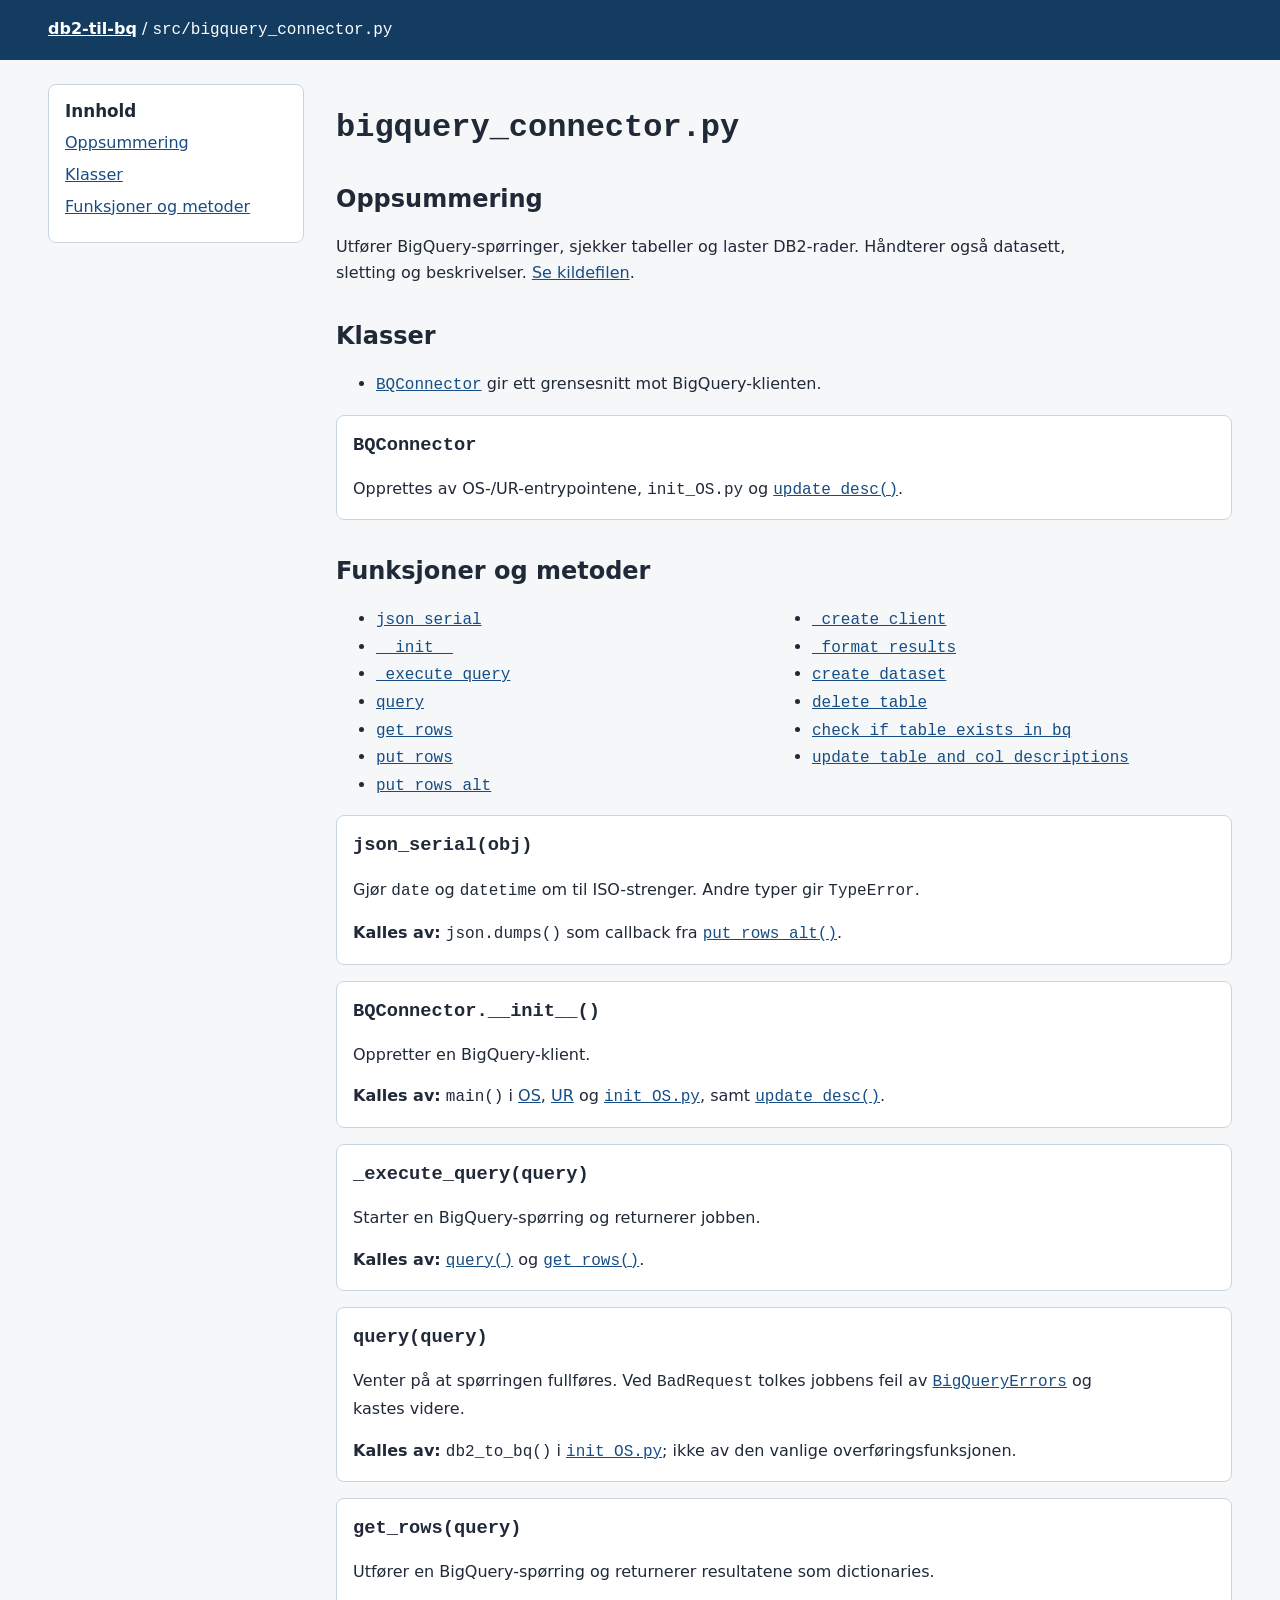
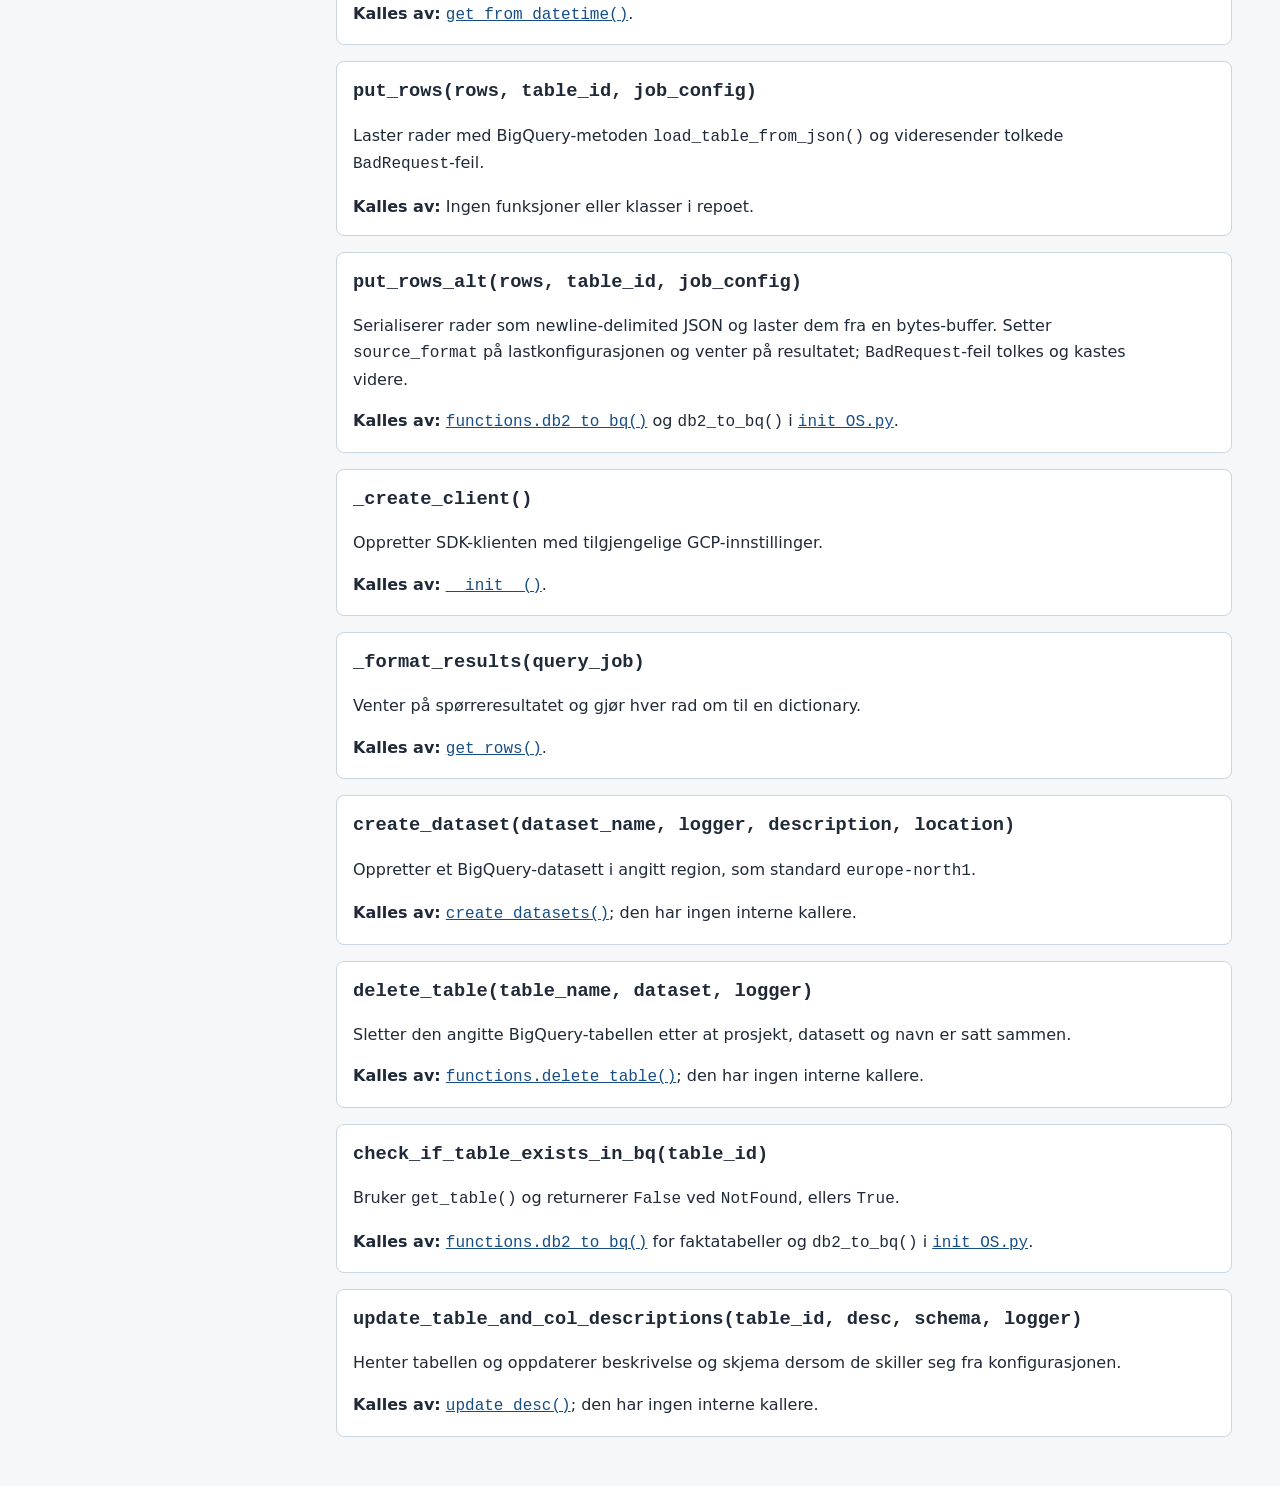
==== docs/src/bigquery_connector.html @ 491bacd1 "Lager førsteversjon av docs med nav-pilot" ====
<!doctype html>
<html lang="nb">
<head><meta charset="utf-8"><meta name="viewport" content="width=device-width, initial-scale=1"><title>bigquery_connector.py | db2-til-bq</title><link rel="stylesheet" href="../style.css"></head>
<body>
<header class="site-header"><a href="../index.html">db2-til-bq</a> / <code>src/bigquery_connector.py</code></header>
<div class="layout">
  <nav class="contents" aria-label="Innhold på siden"><h2>Innhold</h2><ul><li><a href="#oppsummering">Oppsummering</a></li><li><a href="#klasser">Klasser</a></li><li><a href="#funksjoner">Funksjoner og metoder</a></li></ul></nav>
  <main>
    <h1><code>bigquery_connector.py</code></h1>
    <section id="oppsummering"><h2>Oppsummering</h2><p>Utfører BigQuery-spørringer, sjekker tabeller og laster DB2-rader. Håndterer også datasett, sletting og beskrivelser. <a href="https://github.com/navikt/db2-til-bq/blob/main/src/bigquery_connector.py">Se kildefilen</a>.</p></section>
    <section id="klasser"><h2>Klasser</h2><ul><li><a href="#bqconnector"><code>BQConnector</code></a> gir ett grensesnitt mot BigQuery-klienten.</li></ul><section class="symbol" id="bqconnector"><h3><code>BQConnector</code></h3><p>Opprettes av OS-/UR-entrypointene, <code>init_OS.py</code> og <a href="functions.html#update_desc"><code>update_desc()</code></a>.</p></section></section>
    <section id="funksjoner"><h2>Funksjoner og metoder</h2>
      <ul class="jump-list"><li><a href="#json_serial"><code>json_serial</code></a></li><li><a href="#init"><code>__init__</code></a></li><li><a href="#execute_query"><code>_execute_query</code></a></li><li><a href="#query"><code>query</code></a></li><li><a href="#get_rows"><code>get_rows</code></a></li><li><a href="#put_rows"><code>put_rows</code></a></li><li><a href="#put_rows_alt"><code>put_rows_alt</code></a></li><li><a href="#create_client"><code>_create_client</code></a></li><li><a href="#format_results"><code>_format_results</code></a></li><li><a href="#create_dataset"><code>create_dataset</code></a></li><li><a href="#delete_table"><code>delete_table</code></a></li><li><a href="#check_if_table_exists_in_bq"><code>check_if_table_exists_in_bq</code></a></li><li><a href="#update_table_and_col_descriptions"><code>update_table_and_col_descriptions</code></a></li></ul>
      <section class="symbol" id="json_serial"><h3><code>json_serial(obj)</code></h3><p>Gjør <code>date</code> og <code>datetime</code> om til ISO-strenger. Andre typer gir <code>TypeError</code>.</p><p><strong>Kalles av:</strong> <code>json.dumps()</code> som callback fra <a href="#put_rows_alt"><code>put_rows_alt()</code></a>.</p></section>
      <section class="symbol" id="init"><h3><code>BQConnector.__init__()</code></h3><p>Oppretter en BigQuery-klient.</p><p><strong>Kalles av:</strong> <code>main()</code> i <a href="https://github.com/navikt/db2-til-bq/blob/main/db2_til_bq_OS.py">OS</a>, <a href="https://github.com/navikt/db2-til-bq/blob/main/db2_til_bq_UR.py">UR</a> og <a href="https://github.com/navikt/db2-til-bq/blob/main/init_OS.py"><code>init_OS.py</code></a>, samt <a href="functions.html#update_desc"><code>update_desc()</code></a>.</p></section>
      <section class="symbol" id="execute_query"><h3><code>_execute_query(query)</code></h3><p>Starter en BigQuery-spørring og returnerer jobben.</p><p><strong>Kalles av:</strong> <a href="#query"><code>query()</code></a> og <a href="#get_rows"><code>get_rows()</code></a>.</p></section>
      <section class="symbol" id="query"><h3><code>query(query)</code></h3><p>Venter på at spørringen fullføres. Ved <code>BadRequest</code> tolkes jobbens feil av <a href="exceptions.html#bigqueryerrors"><code>BigQueryErrors</code></a> og kastes videre.</p><p><strong>Kalles av:</strong> <code>db2_to_bq()</code> i <a href="https://github.com/navikt/db2-til-bq/blob/main/init_OS.py"><code>init_OS.py</code></a>; ikke av den vanlige overføringsfunksjonen.</p></section>
      <section class="symbol" id="get_rows"><h3><code>get_rows(query)</code></h3><p>Utfører en BigQuery-spørring og returnerer resultatene som dictionaries.</p><p><strong>Kalles av:</strong> <a href="functions.html#get_from_datetime"><code>get_from_datetime()</code></a>.</p></section>
      <section class="symbol" id="put_rows"><h3><code>put_rows(rows, table_id, job_config)</code></h3><p>Laster rader med BigQuery-metoden <code>load_table_from_json()</code> og videresender tolkede <code>BadRequest</code>-feil.</p><p><strong>Kalles av:</strong> Ingen funksjoner eller klasser i repoet.</p></section>
      <section class="symbol" id="put_rows_alt"><h3><code>put_rows_alt(rows, table_id, job_config)</code></h3><p>Serialiserer rader som newline-delimited JSON og laster dem fra en bytes-buffer. Setter <code>source_format</code> på lastkonfigurasjonen og venter på resultatet; <code>BadRequest</code>-feil tolkes og kastes videre.</p><p><strong>Kalles av:</strong> <a href="functions.html#db2_to_bq"><code>functions.db2_to_bq()</code></a> og <code>db2_to_bq()</code> i <a href="https://github.com/navikt/db2-til-bq/blob/main/init_OS.py"><code>init_OS.py</code></a>.</p></section>
      <section class="symbol" id="create_client"><h3><code>_create_client()</code></h3><p>Oppretter SDK-klienten med tilgjengelige GCP-innstillinger.</p><p><strong>Kalles av:</strong> <a href="#init"><code>__init__()</code></a>.</p></section>
      <section class="symbol" id="format_results"><h3><code>_format_results(query_job)</code></h3><p>Venter på spørreresultatet og gjør hver rad om til en dictionary.</p><p><strong>Kalles av:</strong> <a href="#get_rows"><code>get_rows()</code></a>.</p></section>
      <section class="symbol" id="create_dataset"><h3><code>create_dataset(dataset_name, logger, description, location)</code></h3><p>Oppretter et BigQuery-datasett i angitt region, som standard <code>europe-north1</code>.</p><p><strong>Kalles av:</strong> <a href="functions.html#create_datasets"><code>create_datasets()</code></a>; den har ingen interne kallere.</p></section>
      <section class="symbol" id="delete_table"><h3><code>delete_table(table_name, dataset, logger)</code></h3><p>Sletter den angitte BigQuery-tabellen etter at prosjekt, datasett og navn er satt sammen.</p><p><strong>Kalles av:</strong> <a href="functions.html#delete_table"><code>functions.delete_table()</code></a>; den har ingen interne kallere.</p></section>
      <section class="symbol" id="check_if_table_exists_in_bq"><h3><code>check_if_table_exists_in_bq(table_id)</code></h3><p>Bruker <code>get_table()</code> og returnerer <code>False</code> ved <code>NotFound</code>, ellers <code>True</code>.</p><p><strong>Kalles av:</strong> <a href="functions.html#db2_to_bq"><code>functions.db2_to_bq()</code></a> for faktatabeller og <code>db2_to_bq()</code> i <a href="https://github.com/navikt/db2-til-bq/blob/main/init_OS.py"><code>init_OS.py</code></a>.</p></section>
      <section class="symbol" id="update_table_and_col_descriptions"><h3><code>update_table_and_col_descriptions(table_id, desc, schema, logger)</code></h3><p>Henter tabellen og oppdaterer beskrivelse og skjema dersom de skiller seg fra konfigurasjonen.</p><p><strong>Kalles av:</strong> <a href="functions.html#update_desc"><code>update_desc()</code></a>; den har ingen interne kallere.</p></section>
    </section>
  </main>
</div>
<footer class="site-footer"><a href="../index.html">Til oversikten</a></footer>
</body>
</html>
---- docs/style.css ----
:root {
  color-scheme: light;
  font: 16px/1.6 system-ui, sans-serif;
  color: #202938;
  background: #f5f7f9;
}

* { box-sizing: border-box; }
body { margin: 0; }
a { color: #164d85; }
a:hover { text-decoration-thickness: 2px; }
a:focus-visible { outline: 3px solid #c34b00; outline-offset: 3px; }
code { overflow-wrap: anywhere; }
h1, h2, h3 { line-height: 1.25; }
h2 { margin-top: 2.25rem; }
h3 { margin-top: 1.5rem; }
p, li { max-width: 78ch; }
.site-header {
  background: #143b60;
  color: white;
  padding: 1rem max(1rem, calc((100vw - 74rem)/2));
}
.site-header a { color: white; font-weight: 700; }
.layout {
  max-width: 76rem;
  margin: 0 auto;
  padding: 1.5rem 1rem 4rem;
  display: grid;
  grid-template-columns: minmax(12rem, 16rem) minmax(0, 1fr);
  gap: 2rem;
}
.contents {
  align-self: start;
  position: sticky;
  top: 1rem;
  padding: 1rem;
  border: 1px solid #c9d5df;
  border-radius: .5rem;
  background: white;
}
.contents h2 { margin: 0 0 .5rem; font-size: 1.05rem; }
.contents ul { list-style: none; padding: 0; margin: 0; }
.contents li { margin: .4rem 0; }
main { min-width: 0; }
.lead { font-size: 1.15rem; }
.cards, .branches {
  display: grid;
  grid-template-columns: repeat(auto-fit, minmax(min(100%, 18rem), 1fr));
  gap: 1rem;
  margin: 1rem 0;
}
.card, .branch, .flow > li, .symbol {
  background: white;
  border: 1px solid #c9d5df;
  border-radius: .5rem;
  padding: 1rem;
}
.card h3, .branch h3 { margin-top: 0; }
.flow { padding-left: 2rem; }
.flow > li { margin: 0 0 1rem; padding-left: 1.25rem; }
.flow > li::marker { font-weight: bold; color: #164d85; }
.symbol { margin: 1rem 0; }
.symbol h3 { margin-top: 0; }
.symbol p { margin-bottom: .5rem; }
.symbol p:last-child { margin-bottom: 0; }
.symbol:target { border: 2px solid #164d85; }
.jump-list { columns: 2 17rem; }
.jump-list li { break-inside: avoid; }
.note { border-left: .3rem solid #995c00; padding: .5rem 1rem; background: #fff5e3; }
.site-footer { border-top: 1px solid #c9d5df; padding: 1rem; text-align: center; }
@media (max-width: 48rem) {
  .layout { display: block; }
  .contents { position: static; }
}
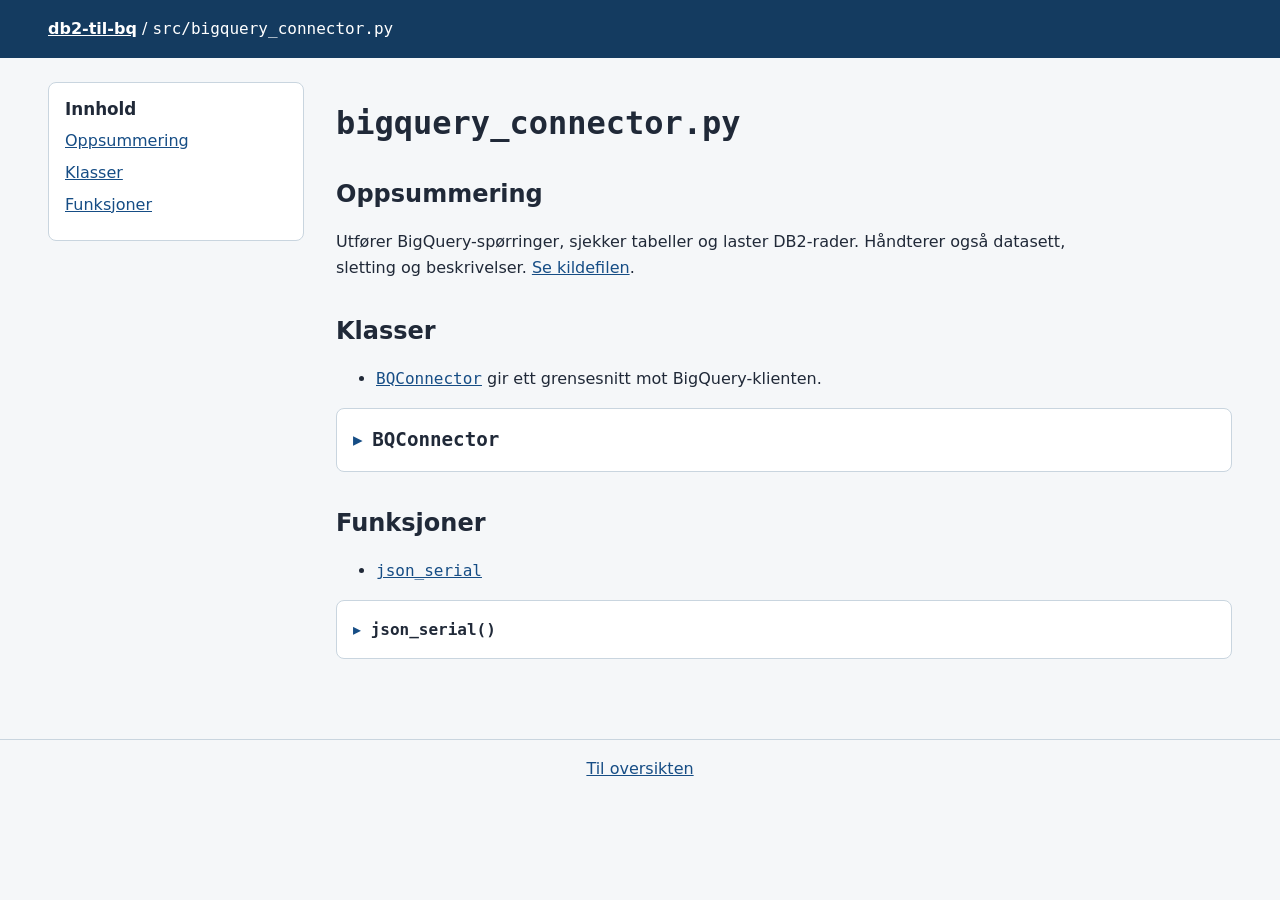
==== commit 80d6675a: "Legger til markdown dokumentasjon" ====
--- a/docs/src/bigquery_connector.html
+++ b/docs/src/bigquery_connector.html
@@ -4,29 +4,75 @@
 <body>
 <header class="site-header"><a href="../index.html">db2-til-bq</a> / <code>src/bigquery_connector.py</code></header>
 <div class="layout">
-  <nav class="contents" aria-label="Innhold på siden"><h2>Innhold</h2><ul><li><a href="#oppsummering">Oppsummering</a></li><li><a href="#klasser">Klasser</a></li><li><a href="#funksjoner">Funksjoner og metoder</a></li></ul></nav>
+  <nav class="contents" aria-label="Innhold på siden"><h2>Innhold</h2><ul><li><a href="#oppsummering">Oppsummering</a></li><li><a href="#klasser">Klasser</a></li><li><a href="#funksjoner">Funksjoner</a></li></ul></nav>
   <main>
     <h1><code>bigquery_connector.py</code></h1>
     <section id="oppsummering"><h2>Oppsummering</h2><p>Utfører BigQuery-spørringer, sjekker tabeller og laster DB2-rader. Håndterer også datasett, sletting og beskrivelser. <a href="https://github.com/navikt/db2-til-bq/blob/main/src/bigquery_connector.py">Se kildefilen</a>.</p></section>
-    <section id="klasser"><h2>Klasser</h2><ul><li><a href="#bqconnector"><code>BQConnector</code></a> gir ett grensesnitt mot BigQuery-klienten.</li></ul><section class="symbol" id="bqconnector"><h3><code>BQConnector</code></h3><p>Opprettes av OS-/UR-entrypointene, <code>init_OS.py</code> og <a href="functions.html#update_desc"><code>update_desc()</code></a>.</p></section></section>
-    <section id="funksjoner"><h2>Funksjoner og metoder</h2>
-      <ul class="jump-list"><li><a href="#json_serial"><code>json_serial</code></a></li><li><a href="#init"><code>__init__</code></a></li><li><a href="#execute_query"><code>_execute_query</code></a></li><li><a href="#query"><code>query</code></a></li><li><a href="#get_rows"><code>get_rows</code></a></li><li><a href="#put_rows"><code>put_rows</code></a></li><li><a href="#put_rows_alt"><code>put_rows_alt</code></a></li><li><a href="#create_client"><code>_create_client</code></a></li><li><a href="#format_results"><code>_format_results</code></a></li><li><a href="#create_dataset"><code>create_dataset</code></a></li><li><a href="#delete_table"><code>delete_table</code></a></li><li><a href="#check_if_table_exists_in_bq"><code>check_if_table_exists_in_bq</code></a></li><li><a href="#update_table_and_col_descriptions"><code>update_table_and_col_descriptions</code></a></li></ul>
-      <section class="symbol" id="json_serial"><h3><code>json_serial(obj)</code></h3><p>Gjør <code>date</code> og <code>datetime</code> om til ISO-strenger. Andre typer gir <code>TypeError</code>.</p><p><strong>Kalles av:</strong> <code>json.dumps()</code> som callback fra <a href="#put_rows_alt"><code>put_rows_alt()</code></a>.</p></section>
-      <section class="symbol" id="init"><h3><code>BQConnector.__init__()</code></h3><p>Oppretter en BigQuery-klient.</p><p><strong>Kalles av:</strong> <code>main()</code> i <a href="https://github.com/navikt/db2-til-bq/blob/main/db2_til_bq_OS.py">OS</a>, <a href="https://github.com/navikt/db2-til-bq/blob/main/db2_til_bq_UR.py">UR</a> og <a href="https://github.com/navikt/db2-til-bq/blob/main/init_OS.py"><code>init_OS.py</code></a>, samt <a href="functions.html#update_desc"><code>update_desc()</code></a>.</p></section>
-      <section class="symbol" id="execute_query"><h3><code>_execute_query(query)</code></h3><p>Starter en BigQuery-spørring og returnerer jobben.</p><p><strong>Kalles av:</strong> <a href="#query"><code>query()</code></a> og <a href="#get_rows"><code>get_rows()</code></a>.</p></section>
-      <section class="symbol" id="query"><h3><code>query(query)</code></h3><p>Venter på at spørringen fullføres. Ved <code>BadRequest</code> tolkes jobbens feil av <a href="exceptions.html#bigqueryerrors"><code>BigQueryErrors</code></a> og kastes videre.</p><p><strong>Kalles av:</strong> <code>db2_to_bq()</code> i <a href="https://github.com/navikt/db2-til-bq/blob/main/init_OS.py"><code>init_OS.py</code></a>; ikke av den vanlige overføringsfunksjonen.</p></section>
-      <section class="symbol" id="get_rows"><h3><code>get_rows(query)</code></h3><p>Utfører en BigQuery-spørring og returnerer resultatene som dictionaries.</p><p><strong>Kalles av:</strong> <a href="functions.html#get_from_datetime"><code>get_from_datetime()</code></a>.</p></section>
-      <section class="symbol" id="put_rows"><h3><code>put_rows(rows, table_id, job_config)</code></h3><p>Laster rader med BigQuery-metoden <code>load_table_from_json()</code> og videresender tolkede <code>BadRequest</code>-feil.</p><p><strong>Kalles av:</strong> Ingen funksjoner eller klasser i repoet.</p></section>
-      <section class="symbol" id="put_rows_alt"><h3><code>put_rows_alt(rows, table_id, job_config)</code></h3><p>Serialiserer rader som newline-delimited JSON og laster dem fra en bytes-buffer. Setter <code>source_format</code> på lastkonfigurasjonen og venter på resultatet; <code>BadRequest</code>-feil tolkes og kastes videre.</p><p><strong>Kalles av:</strong> <a href="functions.html#db2_to_bq"><code>functions.db2_to_bq()</code></a> og <code>db2_to_bq()</code> i <a href="https://github.com/navikt/db2-til-bq/blob/main/init_OS.py"><code>init_OS.py</code></a>.</p></section>
-      <section class="symbol" id="create_client"><h3><code>_create_client()</code></h3><p>Oppretter SDK-klienten med tilgjengelige GCP-innstillinger.</p><p><strong>Kalles av:</strong> <a href="#init"><code>__init__()</code></a>.</p></section>
-      <section class="symbol" id="format_results"><h3><code>_format_results(query_job)</code></h3><p>Venter på spørreresultatet og gjør hver rad om til en dictionary.</p><p><strong>Kalles av:</strong> <a href="#get_rows"><code>get_rows()</code></a>.</p></section>
-      <section class="symbol" id="create_dataset"><h3><code>create_dataset(dataset_name, logger, description, location)</code></h3><p>Oppretter et BigQuery-datasett i angitt region, som standard <code>europe-north1</code>.</p><p><strong>Kalles av:</strong> <a href="functions.html#create_datasets"><code>create_datasets()</code></a>; den har ingen interne kallere.</p></section>
-      <section class="symbol" id="delete_table"><h3><code>delete_table(table_name, dataset, logger)</code></h3><p>Sletter den angitte BigQuery-tabellen etter at prosjekt, datasett og navn er satt sammen.</p><p><strong>Kalles av:</strong> <a href="functions.html#delete_table"><code>functions.delete_table()</code></a>; den har ingen interne kallere.</p></section>
-      <section class="symbol" id="check_if_table_exists_in_bq"><h3><code>check_if_table_exists_in_bq(table_id)</code></h3><p>Bruker <code>get_table()</code> og returnerer <code>False</code> ved <code>NotFound</code>, ellers <code>True</code>.</p><p><strong>Kalles av:</strong> <a href="functions.html#db2_to_bq"><code>functions.db2_to_bq()</code></a> for faktatabeller og <code>db2_to_bq()</code> i <a href="https://github.com/navikt/db2-til-bq/blob/main/init_OS.py"><code>init_OS.py</code></a>.</p></section>
-      <section class="symbol" id="update_table_and_col_descriptions"><h3><code>update_table_and_col_descriptions(table_id, desc, schema, logger)</code></h3><p>Henter tabellen og oppdaterer beskrivelse og skjema dersom de skiller seg fra konfigurasjonen.</p><p><strong>Kalles av:</strong> <a href="functions.html#update_desc"><code>update_desc()</code></a>; den har ingen interne kallere.</p></section>
+    <section id="klasser"><h2>Klasser</h2><ul><li><a href="#bqconnector"><code>BQConnector</code></a> gir ett grensesnitt mot BigQuery-klienten.</li></ul>
+      <details class="symbol class-group" id="bqconnector">
+        <summary><code>BQConnector</code></summary>
+        <div class="symbol-content"><p>Opprettes av <code>db2_til_bq_OS.py</code> og <code>db2_til_bq_UR.py</code>, <code>init_OS.py</code> og <a href="functions.html#update_desc"><code>update_desc()</code></a>.</p><p class="type-info"><strong>Arver fra:</strong> Ingen eksplisitt baseklasse.</p><p class="type-info"><strong>Konstruktør:</strong> <code>BQConnector.__init__()</code>.</p><p class="type-info"><strong>Annoterte felt:</strong> <code>client: bigquery.Client</code>.</p><div class="table-scroll"><table class="callers"><caption>Kalles av</caption><thead><tr><th scope="col">Kaller</th><th scope="col">Relasjon</th></tr></thead><tbody><tr><td><a href="https://github.com/navikt/db2-til-bq/blob/main/db2_til_bq_OS.py"><code>db2_til_bq_OS.py</code></a></td><td>Oppretter klienten</td></tr><tr><td><a href="https://github.com/navikt/db2-til-bq/blob/main/db2_til_bq_UR.py"><code>db2_til_bq_UR.py</code></a></td><td>Oppretter klienten</td></tr><tr><td><a href="functions.html#update_desc"><code>update_desc()</code></a></td><td>Oppretter klienten</td></tr><tr><td><a href="https://github.com/navikt/db2-til-bq/blob/main/init_OS.py"><code>main() i init_OS.py</code></a></td><td>Oppretter klienten</td></tr></tbody></table></div>
+        <p class="method-label"><strong>Metoder</strong></p>
+      <details class="symbol method" id="init">
+        <summary><code>__init__()</code></summary>
+        <div class="symbol-content"><p>Oppretter en BigQuery-klient.</p><div class="docstring"><p class="doc-label"><strong>Returns:</strong></p><p>Returtype ikke annotert.</p></div><div class="table-scroll"><table class="callers"><caption>Kalles av</caption><thead><tr><th scope="col">Kaller</th><th scope="col">Relasjon</th></tr></thead><tbody><tr><td><code>main()</code> i <a href="https://github.com/navikt/db2-til-bq/blob/main/db2_til_bq_OS.py"><code>db2_til_bq_OS.py</code></a></td><td>Oppretter instans</td></tr><tr><td><code>main()</code> i <a href="https://github.com/navikt/db2-til-bq/blob/main/db2_til_bq_UR.py"><code>db2_til_bq_UR.py</code></a></td><td>Oppretter instans</td></tr><tr><td><code>main()</code> i <a href="https://github.com/navikt/db2-til-bq/blob/main/init_OS.py"><code>init_OS.py</code></a></td><td>Oppretter instans</td></tr><tr><td><a href="functions.html#update_desc"><code>update_desc()</code></a></td><td>Oppretter instans</td></tr></tbody></table></div></div>
+      </details>
+      <details class="symbol method" id="execute_query">
+        <summary><code>_execute_query()</code></summary>
+        <div class="symbol-content"><p>Starter en BigQuery-spørring og returnerer jobben.</p><div class="docstring"><p class="doc-label"><strong>Args:</strong></p><dl class="doc-args"><dt><code>query</code> (<code>str</code>)</dt><dd>SQL-spørringen som skal kjøres i BigQuery.</dd></dl><p class="doc-label"><strong>Returns:</strong></p><p><code>bigquery.QueryJob</code>: Jobben for den startede BigQuery-spørringen.</p></div><div class="table-scroll"><table class="callers"><caption>Kalles av</caption><thead><tr><th scope="col">Kaller</th><th scope="col">Relasjon</th></tr></thead><tbody><tr><td><a href="#query"><code>query()</code></a></td><td>Kaller</td></tr><tr><td><a href="#get_rows"><code>get_rows()</code></a></td><td>Kaller</td></tr></tbody></table></div></div>
+      </details>
+      <details class="symbol method" id="query">
+        <summary><code>query()</code></summary>
+        <div class="symbol-content"><p>Venter på at spørringen fullføres. Ved <code>BadRequest</code> tolkes jobbens feil av <a href="exceptions.html#bigqueryerrors"><code>BigQueryErrors</code></a> og kastes videre.</p><div class="docstring"><p class="doc-label"><strong>Args:</strong></p><dl class="doc-args"><dt><code>query</code> (<code>str</code>)</dt><dd>SQL-spørringen som skal kjøres i BigQuery.</dd></dl><p class="doc-label"><strong>Returns:</strong></p><p>Returtype ikke annotert.</p></div><div class="table-scroll"><table class="callers"><caption>Kalles av</caption><thead><tr><th scope="col">Kaller</th><th scope="col">Relasjon</th></tr></thead><tbody><tr><td><code>db2_to_bq()</code> i <a href="https://github.com/navikt/db2-til-bq/blob/main/init_OS.py"><code>init_OS.py</code></a></td><td>Kaller</td></tr></tbody></table></div></div>
+      </details>
+      <details class="symbol method" id="get_rows">
+        <summary><code>get_rows()</code></summary>
+        <div class="symbol-content"><p>Utfører en BigQuery-spørring og returnerer resultatene som dictionaries.</p><div class="docstring"><p class="doc-label"><strong>Args:</strong></p><dl class="doc-args"><dt><code>query</code> (<code>str</code>)</dt><dd>SQL-spørringen som skal kjøres i BigQuery.</dd></dl><p class="doc-label"><strong>Returns:</strong></p><p><code>List[Dict[str, Any]]</code>: Resultatradene som dictionaries.</p></div><div class="table-scroll"><table class="callers"><caption>Kalles av</caption><thead><tr><th scope="col">Kaller</th><th scope="col">Relasjon</th></tr></thead><tbody><tr><td><a href="functions.html#get_from_datetime"><code>get_from_datetime()</code></a></td><td>Kaller</td></tr></tbody></table></div></div>
+      </details>
+      <details class="symbol method" id="put_rows">
+        <summary><code>put_rows()</code></summary>
+        <div class="symbol-content"><p>Laster rader med BigQuery-metoden <code>load_table_from_json()</code> og videresender tolkede <code>BadRequest</code>-feil.</p><div class="docstring"><p class="doc-label"><strong>Args:</strong></p><dl class="doc-args"><dt><code>rows</code> (<code>list</code>)</dt><dd>Radene som skal lastes til BigQuery.</dd><dt><code>table_id</code> (<code>str</code>)</dt><dd>ID-en til BigQuery-tabellen.</dd><dt><code>job_config</code> (<code>bigquery.LoadJobConfig</code>)</dt><dd>Konfigurasjonen for BigQuery-lastejobben.</dd></dl><p class="doc-label"><strong>Returns:</strong></p><p><code>None</code>: Ingen returverdi.</p></div><div class="table-scroll"><table class="callers"><caption>Kalles av</caption><thead><tr><th scope="col">Kaller</th><th scope="col">Relasjon</th></tr></thead><tbody><tr><td>Ingen interne kallere</td><td>Ikke brukt i repoet</td></tr></tbody></table></div></div>
+      </details>
+      <details class="symbol method" id="put_rows_alt">
+        <summary><code>put_rows_alt()</code></summary>
+        <div class="symbol-content"><p>Serialiserer rader som newline-delimited JSON og laster dem fra en bytes-buffer. Setter <code>source_format</code> på lastkonfigurasjonen og venter på resultatet; <code>BadRequest</code>-feil tolkes og kastes videre.</p><div class="docstring"><p class="doc-label"><strong>Args:</strong></p><dl class="doc-args"><dt><code>rows</code> (<code>list[dict[str, Any]]</code>)</dt><dd>Radene som skal lastes til BigQuery.</dd><dt><code>table_id</code> (<code>str</code>)</dt><dd>ID-en til BigQuery-tabellen.</dd><dt><code>job_config</code> (<code>bigquery.LoadJobConfig</code>)</dt><dd>Konfigurasjonen for BigQuery-lastejobben.</dd></dl><p class="doc-label"><strong>Returns:</strong></p><p>Returtype ikke annotert.</p></div><div class="table-scroll"><table class="callers"><caption>Kalles av</caption><thead><tr><th scope="col">Kaller</th><th scope="col">Relasjon</th></tr></thead><tbody><tr><td><a href="functions.html#db2_to_bq"><code>functions.db2_to_bq()</code></a></td><td>Kaller</td></tr><tr><td><code>db2_to_bq()</code> i <a href="https://github.com/navikt/db2-til-bq/blob/main/init_OS.py"><code>init_OS.py</code></a></td><td>Kaller</td></tr></tbody></table></div></div>
+      </details>
+      <details class="symbol method" id="create_client">
+        <summary><code>_create_client()</code></summary>
+        <div class="symbol-content"><p>Oppretter SDK-klienten med tilgjengelige GCP-innstillinger.</p><div class="docstring"><p class="doc-label"><strong>Returns:</strong></p><p><code>bigquery.Client</code>: En BigQuery-klient.</p></div><div class="table-scroll"><table class="callers"><caption>Kalles av</caption><thead><tr><th scope="col">Kaller</th><th scope="col">Relasjon</th></tr></thead><tbody><tr><td><a href="#init"><code>__init__()</code></a></td><td>Kaller</td></tr></tbody></table></div></div>
+      </details>
+      <details class="symbol method" id="format_results">
+        <summary><code>_format_results()</code></summary>
+        <div class="symbol-content"><p>Venter på spørreresultatet og gjør hver rad om til en dictionary.</p><div class="docstring"><p class="doc-label"><strong>Args:</strong></p><dl class="doc-args"><dt><code>query_job</code> (<code>bigquery.QueryJob</code>)</dt><dd>Spørringsjobben med resultatene som skal leses.</dd></dl><p class="doc-label"><strong>Returns:</strong></p><p><code>List[Dict[str, Any]]</code>: Resultatradene som dictionaries.</p></div><div class="table-scroll"><table class="callers"><caption>Kalles av</caption><thead><tr><th scope="col">Kaller</th><th scope="col">Relasjon</th></tr></thead><tbody><tr><td><a href="#get_rows"><code>get_rows()</code></a></td><td>Kaller</td></tr></tbody></table></div></div>
+      </details>
+      <details class="symbol method" id="create_dataset">
+        <summary><code>create_dataset()</code></summary>
+        <div class="symbol-content"><p>Oppretter et BigQuery-datasett i angitt region, som standard <code>europe-north1</code>.</p><div class="docstring"><p class="doc-label"><strong>Args:</strong></p><dl class="doc-args"><dt><code>dataset_name</code> (<code>str</code>)</dt><dd>Navnet på BigQuery-datasettet.</dd><dt><code>logger</code> (<code>Logger</code>)</dt><dd>Loggeren som brukes til statusmeldinger.</dd><dt><code>description</code> (<code>str</code>)</dt><dd>Beskrivelsen av datasettet. Standardverdi: <code>None</code>.</dd><dt><code>location</code> (<code>str</code>)</dt><dd>Regionen datasettet skal opprettes i. Standardverdi: <code>'europe-north1'</code>.</dd></dl><p class="doc-label"><strong>Returns:</strong></p><p><code>None</code>: Ingen returverdi.</p></div><div class="table-scroll"><table class="callers"><caption>Kalles av</caption><thead><tr><th scope="col">Kaller</th><th scope="col">Relasjon</th></tr></thead><tbody><tr><td><a href="functions.html#create_datasets"><code>create_datasets()</code></a></td><td>Kaller</td></tr></tbody></table></div></div>
+      </details>
+      <details class="symbol method" id="delete_table">
+        <summary><code>delete_table()</code></summary>
+        <div class="symbol-content"><p>Sletter den angitte BigQuery-tabellen etter at prosjekt, datasett og navn er satt sammen.</p><div class="docstring"><p class="doc-label"><strong>Args:</strong></p><dl class="doc-args"><dt><code>table_name</code> (<code>str</code>)</dt><dd>Navnet på tabellen som skal slettes.</dd><dt><code>dataset</code> (<code>str</code>)</dt><dd>Datasettet tabellen tilhører.</dd><dt><code>logger</code> (<code>Logger</code>)</dt><dd>Loggeren som brukes til statusmeldinger.</dd></dl><p class="doc-label"><strong>Returns:</strong></p><p><code>None</code>: Ingen returverdi.</p></div><div class="table-scroll"><table class="callers"><caption>Kalles av</caption><thead><tr><th scope="col">Kaller</th><th scope="col">Relasjon</th></tr></thead><tbody><tr><td><a href="functions.html#delete_table"><code>functions.delete_table()</code></a></td><td>Kaller</td></tr></tbody></table></div></div>
+      </details>
+      <details class="symbol method" id="check_if_table_exists_in_bq">
+        <summary><code>check_if_table_exists_in_bq()</code></summary>
+        <div class="symbol-content"><p>Bruker <code>get_table()</code> og returnerer <code>False</code> ved <code>NotFound</code>, ellers <code>True</code>.</p><div class="docstring"><p class="doc-label"><strong>Args:</strong></p><dl class="doc-args"><dt><code>table_id</code> (<code>str</code>)</dt><dd>ID-en til BigQuery-tabellen.</dd></dl><p class="doc-label"><strong>Returns:</strong></p><p><code>bool</code>: Om tabellen finnes i BigQuery.</p></div><div class="table-scroll"><table class="callers"><caption>Kalles av</caption><thead><tr><th scope="col">Kaller</th><th scope="col">Relasjon</th></tr></thead><tbody><tr><td><a href="functions.html#db2_to_bq"><code>functions.db2_to_bq()</code></a></td><td>Kaller for faktatabeller</td></tr><tr><td><code>db2_to_bq()</code> i <a href="https://github.com/navikt/db2-til-bq/blob/main/init_OS.py"><code>init_OS.py</code></a></td><td>Kaller for faktatabeller</td></tr></tbody></table></div></div>
+      </details>
+      <details class="symbol method" id="update_table_and_col_descriptions">
+        <summary><code>update_table_and_col_descriptions()</code></summary>
+        <div class="symbol-content"><p>Henter tabellen og oppdaterer beskrivelse og skjema dersom de skiller seg fra konfigurasjonen.</p><div class="docstring"><p class="doc-label"><strong>Args:</strong></p><dl class="doc-args"><dt><code>table_id</code> (<code>str</code>)</dt><dd>ID-en til BigQuery-tabellen.</dd><dt><code>desc</code> (<code>str</code>)</dt><dd>Den nye beskrivelsen av tabellen.</dd><dt><code>schema</code> (<code>List</code>)</dt><dd>Kolonnene som skal brukes i BigQuery-skjemaet.</dd><dt><code>logger</code> (<code>Logger</code>)</dt><dd>Loggeren som brukes til statusmeldinger.</dd></dl><p class="doc-label"><strong>Returns:</strong></p><p>Returtype ikke annotert.</p></div><div class="table-scroll"><table class="callers"><caption>Kalles av</caption><thead><tr><th scope="col">Kaller</th><th scope="col">Relasjon</th></tr></thead><tbody><tr><td><a href="functions.html#update_desc"><code>update_desc()</code></a></td><td>Kaller</td></tr></tbody></table></div></div>
+      </details></div>
+      </details>
+    </section>
+    <section id="funksjoner"><h2>Funksjoner</h2>
+      <ul class="jump-list"><li><a href="#json_serial"><code>json_serial</code></a></li></ul>
+      <details class="symbol function" id="json_serial">
+        <summary><code>json_serial()</code></summary>
+        <div class="symbol-content"><p>Gjør <code>date</code> og <code>datetime</code> om til ISO-strenger. Andre typer gir <code>TypeError</code>.</p><div class="docstring"><p class="doc-label"><strong>Args:</strong></p><dl class="doc-args"><dt><code>obj</code> (ikke annotert)</dt><dd>Datoen eller tidspunktet som skal serialiseres til JSON.</dd></dl><p class="doc-label"><strong>Returns:</strong></p><p>Returtype ikke annotert.</p></div><div class="table-scroll"><table class="callers"><caption>Kalles av</caption><thead><tr><th scope="col">Kaller</th><th scope="col">Relasjon</th></tr></thead><tbody><tr><td><a href="#put_rows_alt"><code>put_rows_alt()</code></a></td><td>Registrerer callback hos json.dumps()</td></tr></tbody></table></div></div>
+      </details>
     </section>
   </main>
 </div>
 <footer class="site-footer"><a href="../index.html">Til oversikten</a></footer>
+<script src="../details.js" defer></script>
 </body>
 </html>
--- a/docs/style.css
+++ b/docs/style.css
@@ -64,6 +64,35 @@
 .symbol p { margin-bottom: .5rem; }
 .symbol p:last-child { margin-bottom: 0; }
 .symbol:target { border: 2px solid #164d85; }
+details.symbol > summary {
+  display: flex;
+  align-items: baseline;
+  gap: .6rem;
+  list-style: none;
+  cursor: pointer;
+  font-weight: 700;
+}
+details.symbol > summary::-webkit-details-marker { display: none; }
+details.symbol > summary::before { content: "\25b8"; color: #164d85; }
+details.symbol[open] > summary::before { content: "\25be"; }
+details.symbol > summary:focus-visible { outline: 3px solid #c34b00; outline-offset: 3px; }
+.class-group > summary { font-size: 1.2rem; }
+.symbol-content { margin-top: .75rem; }
+.method-label { margin-top: 1.5rem; }
+.class-group > .method { margin: .5rem 0; background: #f5f7f9; }
+.type-info { overflow-wrap: anywhere; }
+.docstring { margin: .75rem 0; }
+.doc-label { margin: .75rem 0 .25rem; }
+.doc-args { margin: 0 0 .75rem; }
+.doc-args dt { font-weight: 600; }
+.doc-args dd { margin: 0 0 .5rem 1rem; }
+.table-scroll { max-width: 100%; overflow-x: auto; margin-top: 1rem; }
+.callers { width: 100%; border-collapse: collapse; background: #fff; }
+.callers caption { text-align: left; font-weight: 700; padding-bottom: .35rem; }
+.callers th, .callers td { border: 1px solid #9baebf; padding: .5rem .75rem; text-align: left; vertical-align: top; }
+.callers th { background: #e3edf5; color: #152d42; }
+.callers tr:nth-child(even) { background: #f3f7fa; }
+.callers td:first-child { min-width: 12rem; }
 .jump-list { columns: 2 17rem; }
 .jump-list li { break-inside: avoid; }
 .note { border-left: .3rem solid #995c00; padding: .5rem 1rem; background: #fff5e3; }
